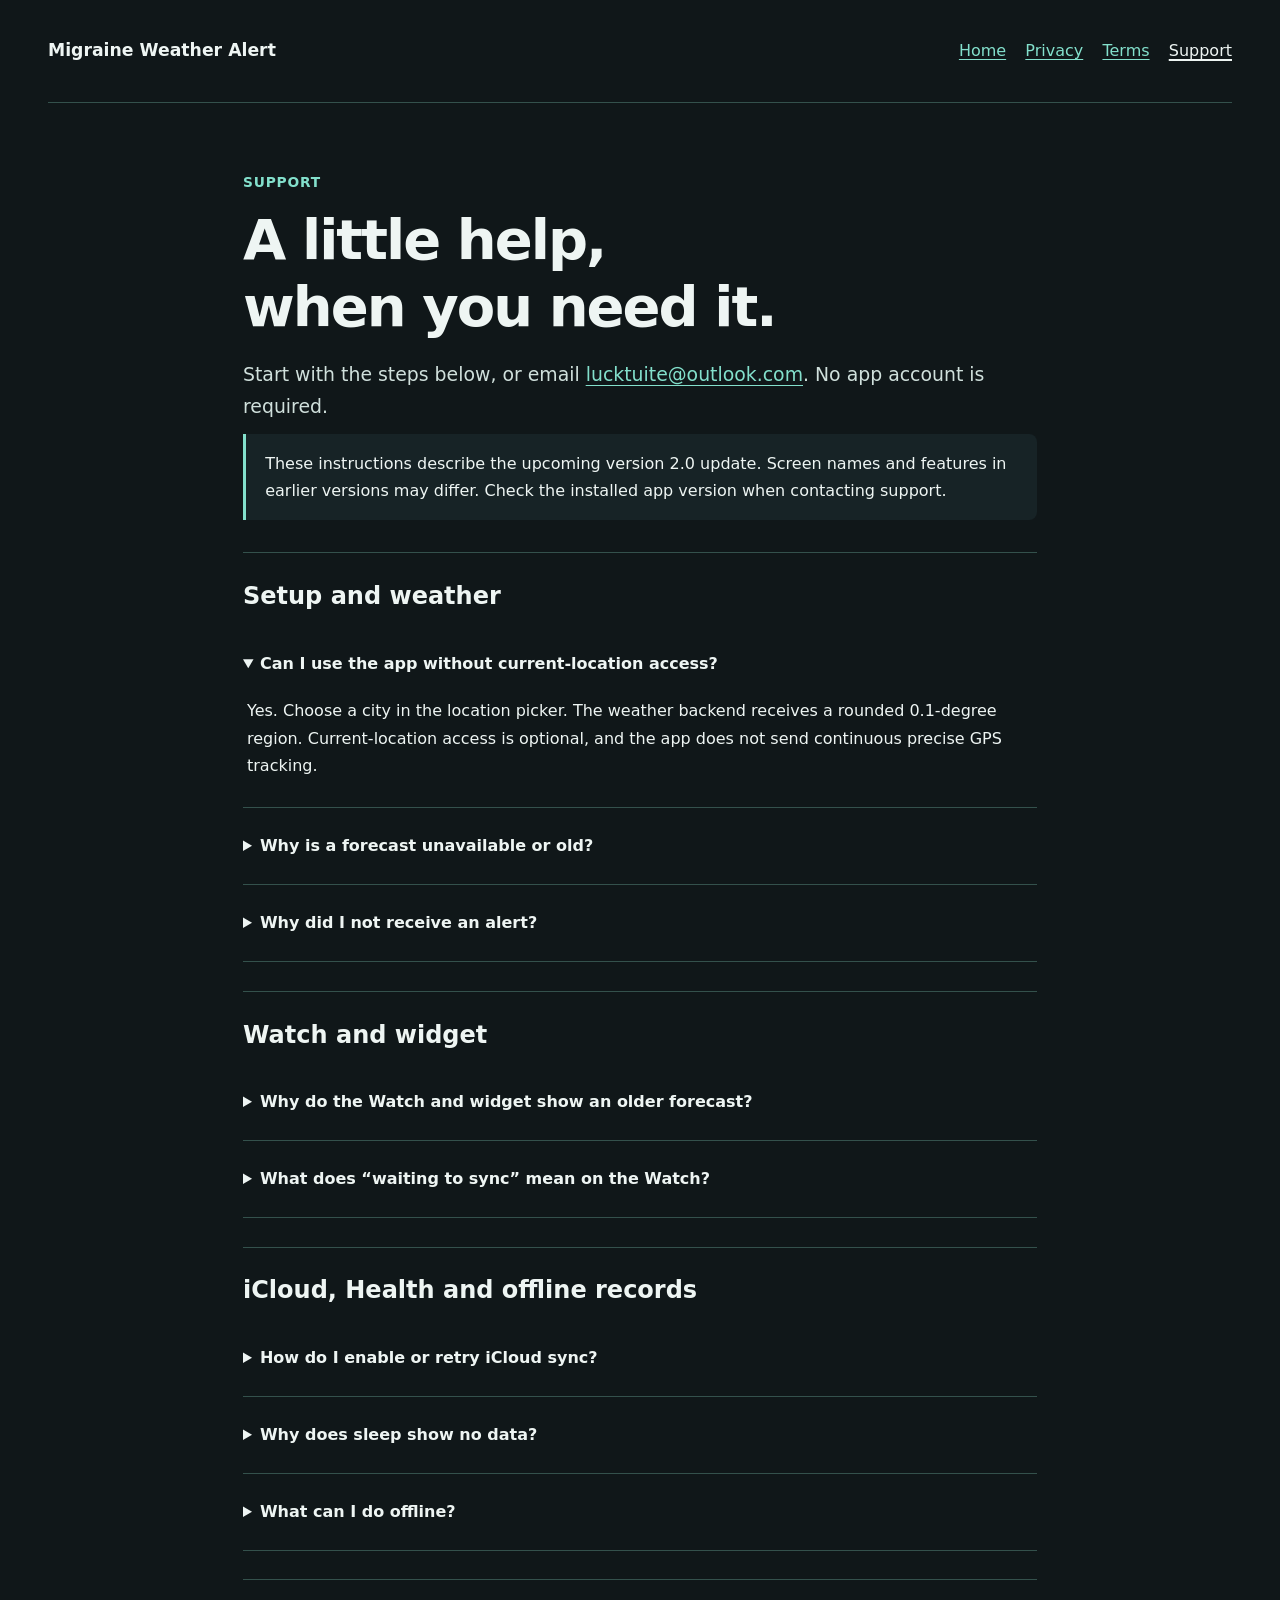
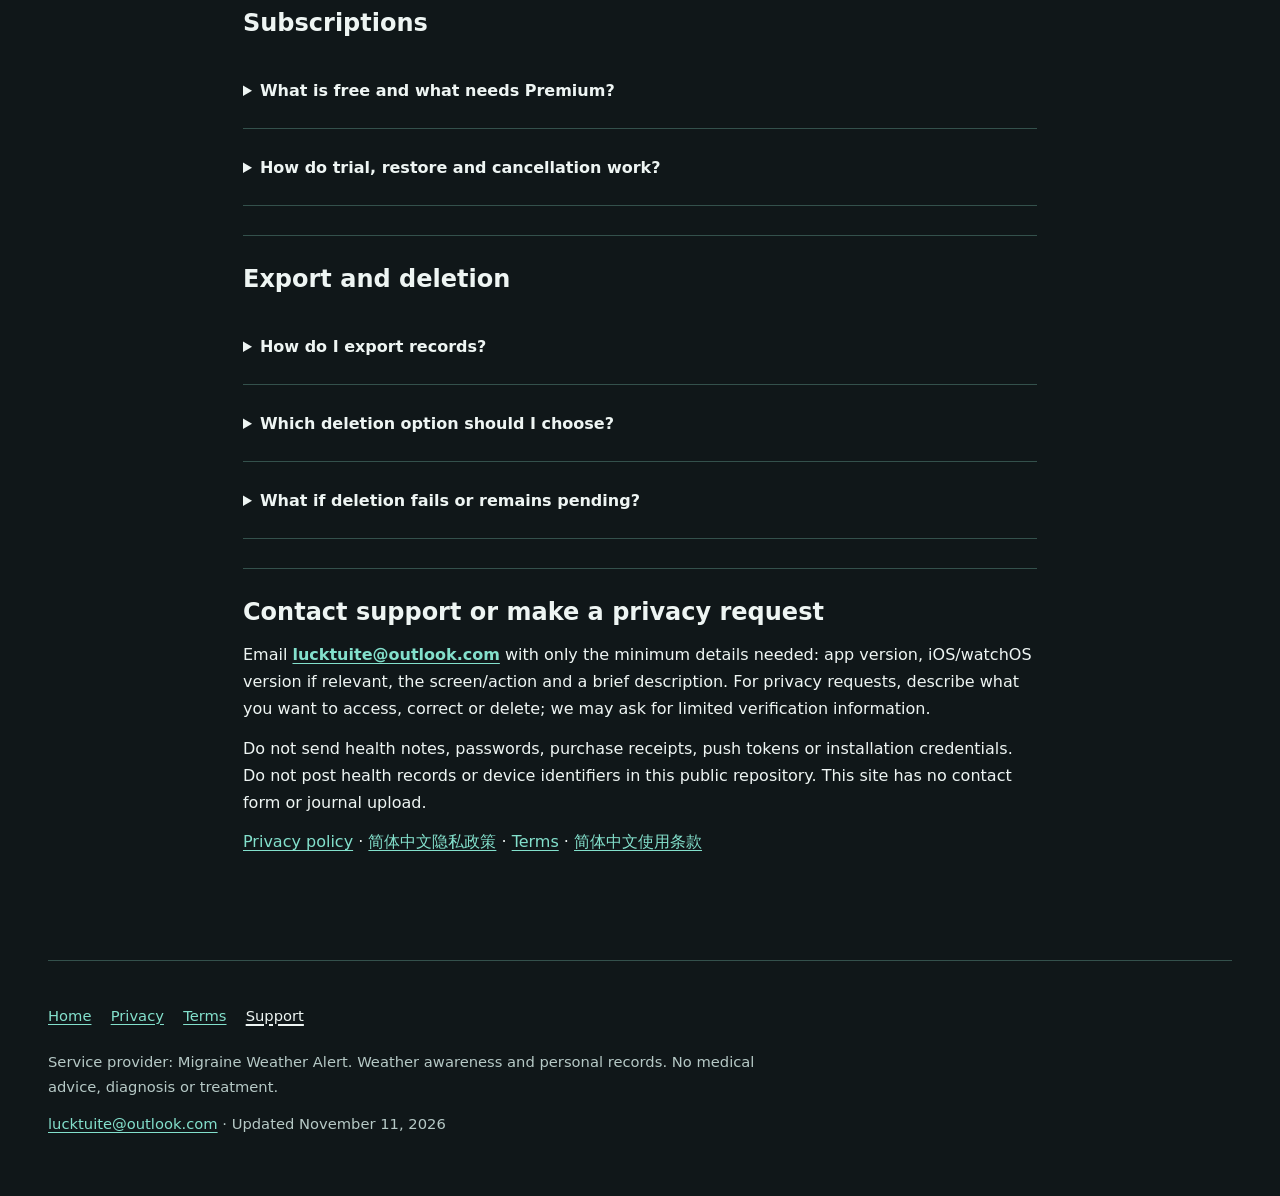
==== support.html @ e0b6ccc8 "Publish v2 privacy, terms and support pages" ====
<!doctype html>
<html lang="en">
<head>
<meta charset="utf-8">
<meta name="viewport" content="width=device-width, initial-scale=1">
<meta name="description" content="Setup, forecast and notification help, Watch queues, optional iCloud and Apple Health, subscriptions and deletion retries.">
<meta name="theme-color" content="#101719">
<title>Support | Migraine Weather Alert</title>
<link rel="canonical" href="https://nporter-codes.github.io/migraine-weather-alert-policies/support.html">

<link rel="stylesheet" href="styles.css">
</head>
<body>
<a class="skip" href="#main">Skip to content</a>
<div class="container">
<div class="top"><a class="brand" href="index.html">Migraine Weather Alert</a><nav class="nav" aria-label="Main navigation"><a href="index.html">Home</a><a href="privacy.html">Privacy</a><a href="terms.html">Terms</a><a href="support.html" aria-current="page">Support</a></nav></div>
<main id="main"><header><p class="eyebrow">Support</p><h1>A little help, when you need it.</h1><p class="lede">Start with the steps below, or email <a href="mailto:lucktuite@outlook.com">lucktuite@outlook.com</a>. No app account is required.</p><p class="note">These instructions describe the upcoming version 2.0 update. Screen names and features in earlier versions may differ. Check the installed app version when contacting support.</p></header>
<section><h2>Setup and weather</h2>
<details open><summary>Can I use the app without current-location access?</summary><p>Yes. Choose a city in the location picker. The weather backend receives a rounded 0.1-degree region. Current-location access is optional, and the app does not send continuous precise GPS tracking.</p></details>
<details><summary>Why is a forecast unavailable or old?</summary><p>Check your connection, open the iPhone app and refresh. Check the provider’s issue time and any old-forecast notice. An unavailable or old forecast is not a low-change result. You can still record symptoms offline. Premium does not fix an outage or exhausted service capacity.</p></details>
<details><summary>Why did I not receive an alert?</summary><p>Open Weather alerts and review connection status, selected region, direction, sensitivity and quiet hours. Check notification permission and Focus in iOS Settings. There may be no qualifying pressure window, a daily limit may have been reached, or delivery may be delayed. A scheduled or provider-accepted message does not guarantee device delivery.</p></details></section>
<section><h2>Watch and widget</h2>
<details><summary>Why do the Watch and widget show an older forecast?</summary><p>They use cached weather information and its update time. iOS/watchOS determine refresh opportunities; connectivity can delay updates. Open the paired iPhone app for the latest available forecast. The widget snapshot contains no journal or Health sleep records.</p></details>
<details><summary>What does “waiting to sync” mean on the Watch?</summary><p>The quick record is queued on the Watch until the paired iPhone acknowledges receipt. Keep both devices available, reconnect them and open the iPhone app. Check for the record on the phone before assuming it arrived. A waiting state is not an acknowledgement. The companion does not independently receive a separate weather push stream; iOS decides whether a notification is presented on the phone or Watch.</p></details></section>
<section><h2>iCloud, Health and offline records</h2>
<details><summary>How do I enable or retry iCloud sync?</summary><p>In Settings → Data &amp; privacy, enable iCloud sync to sync journal records through your private Apple account database. Imported Apple Health sleep is excluded. Check that your device has an available iCloud account and connection, then use Sync now. If sync fails, the app keeps local entries and reports the problem. Turning sync off stops further app sync but does not erase previously synced copies; a request already submitted may finish. Network recovery alone does not guarantee an immediate background retry.</p></details>
<details><summary>Why does sleep show no data?</summary><p>Sleep import is optional, read-only and requires Premium. Completing a permission request does not prove readable sleep data exists. Check for recorded sleep in the queried period and review the app’s access in Apple Health. Imported sleep stays on this device. Disconnect sleep to clear the current imported display; original Apple Health records remain in Health.</p></details>
<details><summary>What can I do offline?</summary><p>You can create local journal records. Forecasts may be cached or unavailable, Watch records can remain queued, and iCloud, cloud deletion, notifications and purchase/restore checks can require a connection. Read the status shown in the app and retry the relevant action when online.</p></details></section>
<section><h2>Subscriptions</h2>
<details><summary>What is free and what needs Premium?</summary><p>Free features include the 48-hour pressure forecast, basic pressure reminders, quick records, recent 30-day journal browsing, export of all raw records as CSV and deletion. Premium adds the seven-day daily outlook, personal comparisons, full history browsing, PDF reports and optional Apple Health sleep import. Ending Premium does not delete older records.</p></details>
<details><summary>How do trial, restore and cancellation work?</summary><p>Monthly and annual plans unlock the same features. Only the annual plan may offer one calendar month free, subject to Apple-confirmed eligibility and offer availability. The monthly plan has no trial. The Apple purchase sheet shows the actual regional price and terms. Use Restore purchases in Premium with the original Apple account; review the result shown. Manage or cancel in iPhone Settings → your name → Subscriptions. Deleting app data or uninstalling does not cancel. See <a href="https://support.apple.com/118428">Apple’s cancellation help</a>, <a href="https://support.apple.com/118223">refund help</a> and our <a href="terms.html">terms</a>.</p></details></section>
<section><h2>Export and deletion</h2>
<details><summary>How do I export records?</summary><p>Open Settings → Data &amp; privacy → Export my records. Complete raw CSV export does not require Premium. PDF reports require Premium. Choose where to save or share the file; copies you save outside the app are controlled separately.</p></details>
<details><summary>Which deletion option should I choose?</summary><p>In Data &amp; privacy, device-and-selected-iCloud deletion removes the app data on this device and the selected current cloud journal where applicable. Older, unselected iCloud copies are retained and blocked from reimport on that device. Device-and-all-iCloud-copies deletion also requests removal of older app cloud copies. Read the confirmation and export anything you want to keep first.</p><p>Deletion also requests applicable backend deregistration and Firebase token/installation cleanup. A minimal backend replay-protection marker remains for 30 days; bounded maintenance and provider backup processes can extend physical removal. See the <a href="privacy.html">privacy policy</a>.</p></details>
<details><summary>What if deletion fails or remains pending?</summary><p>Keep the app installed so the saved request and credentials remain available. Reconnect and retry from Data &amp; privacy. The app retains the request’s scope for retry. Do not treat a pending state or uninstall as confirmation of cloud deletion. Contact support if retry still fails, without sending journal contents or credentials. Apple Health source records, your subscription and exported copies are separate.</p></details></section>
<section><h2>Contact support or make a privacy request</h2><p>Email <a class="contact" href="mailto:lucktuite@outlook.com">lucktuite@outlook.com</a> with only the minimum details needed: app version, iOS/watchOS version if relevant, the screen/action and a brief description. For privacy requests, describe what you want to access, correct or delete; we may ask for limited verification information.</p><p>Do not send health notes, passwords, purchase receipts, push tokens or installation credentials. Do not post health records or device identifiers in this public repository. This site has no contact form or journal upload.</p><p><a href="privacy.html">Privacy policy</a> · <a href="privacy-zh.html" lang="zh-Hans">简体中文隐私政策</a> · <a href="terms.html">Terms</a> · <a href="terms-zh.html" lang="zh-Hans">简体中文使用条款</a></p></section>
</main>
<footer><nav class="nav" aria-label="Footer navigation"><a href="index.html">Home</a><a href="privacy.html">Privacy</a><a href="terms.html">Terms</a><a href="support.html" aria-current="page">Support</a></nav><p>Service provider: Migraine Weather Alert. Weather awareness and personal records. No medical advice, diagnosis or treatment.</p><p><a href="mailto:lucktuite@outlook.com">lucktuite@outlook.com</a> · Updated November 11, 2026</p></footer>
</div>
</body>
</html>
---- styles.css ----
:root{color-scheme:dark;--bg:#101719;--panel:#172326;--text:#eef5f3;--muted:#b6c9c6;--accent:#83e0cc;--line:#34514c;--focus:#f4d590;font-family:ui-sans-serif,system-ui,-apple-system,BlinkMacSystemFont,"Segoe UI",sans-serif;line-height:1.7;background:var(--bg);color:var(--text)}
*{box-sizing:border-box}body{margin:0}a{color:var(--accent);text-underline-offset:.2em;overflow-wrap:anywhere}a:hover{text-decoration-thickness:.15em}a:focus-visible,summary:focus-visible{outline:3px solid var(--focus);outline-offset:5px;border-radius:3px}.skip{position:absolute;left:1rem;top:-8rem;padding:.7rem 1rem;background:var(--text);color:var(--bg);z-index:2}.skip:focus{top:1rem}.container{width:min(100% - 2.5rem,74rem);margin-inline:auto}.top{display:flex;gap:1.5rem;align-items:center;justify-content:space-between;flex-wrap:wrap;padding-block:1.8rem;border-bottom:1px solid var(--line)}.brand{font-weight:750;color:var(--text);text-decoration:none;font-size:1.08rem}.nav{display:flex;flex-wrap:wrap;gap:.3rem 1.2rem}.nav a{display:inline-flex;align-items:center;min-height:44px}.nav [aria-current=page]{color:var(--text);text-decoration-thickness:2px}main{max-width:78ch;margin-inline:auto;padding-block:3.5rem 4rem}h1,h2,h3{line-height:1.2;text-wrap:balance}h1{font-size:clamp(2.2rem,6vw,3.5rem);letter-spacing:-.035em;margin:.4rem 0 1.1rem}h2{font-size:1.5rem;margin:0 0 .9rem}h3{font-size:1.15rem;margin:1.4rem 0 .6rem}.eyebrow{color:var(--accent);font-weight:650;font-size:.86rem;letter-spacing:.06em;text-transform:uppercase}.lede{font-size:1.18rem;color:#d0e0dc}.meta,.muted,footer{color:var(--muted)}section{padding-block:1.8rem;border-top:1px solid var(--line)}header+section{margin-top:2rem}p{margin:.75rem 0}ul,ol{padding-left:1.5rem}li{margin:.55rem 0}.note{padding:1rem 1.2rem;border-left:3px solid var(--accent);background:var(--panel);border-radius:0 .5rem .5rem 0}.cards{display:grid;grid-template-columns:repeat(auto-fit,minmax(min(100%,15rem),1fr));gap:1rem}.card{background:var(--panel);border:1px solid var(--line);border-radius:.8rem;padding:1.3rem}.card h2{font-size:1.25rem}.card a{display:inline-flex;align-items:center;min-height:44px}details{padding:1rem 0;border-bottom:1px solid var(--line)}summary{font-weight:650;cursor:pointer;min-height:44px;align-content:center}details p{padding-left:.25rem}footer{padding-block:2rem 3rem;border-top:1px solid var(--line);font-size:.92rem}footer p{max-width:78ch}.language{margin-top:1.5rem}.contact{font-weight:650}strong{color:var(--text)}@media(max-width:38rem){.container{width:calc(100% - 2rem)}.top{gap:.8rem;padding-block:1rem}.nav{gap:.1rem 1rem}main{padding-top:2.3rem}section{padding-block:1.5rem}}@media(prefers-reduced-motion:no-preference){a{transition:color .15s ease}}@media print{:root{color-scheme:light;background:#fff;color:#111}body{font-size:11pt}.container{width:100%;max-width:none}main{padding:1rem 0;max-width:none}.top,.skip,footer .nav{display:none}a{color:#134d42}.note,.card{background:none;border:1px solid #888}h1,h2,h3,strong{color:#111}.meta,.muted,footer,.lede{color:#333}section{break-inside:avoid;border-color:#bbb}}
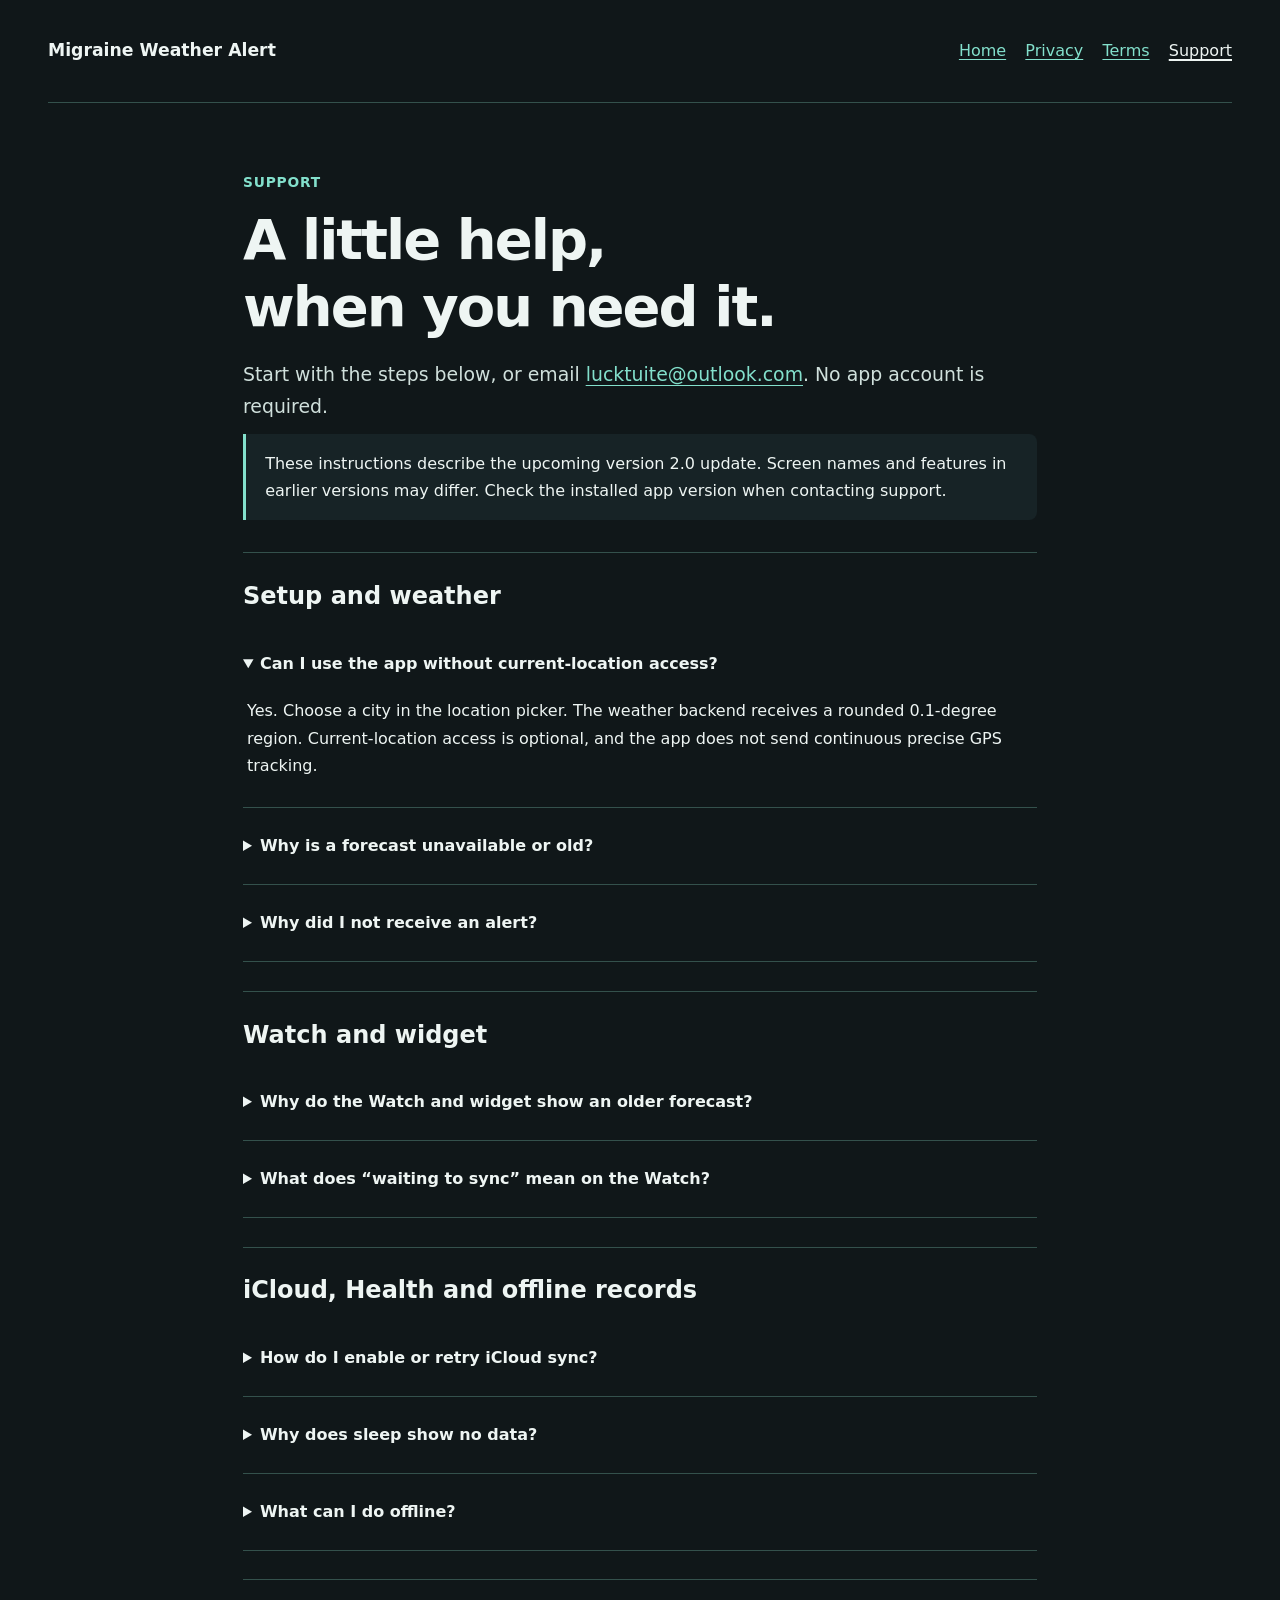
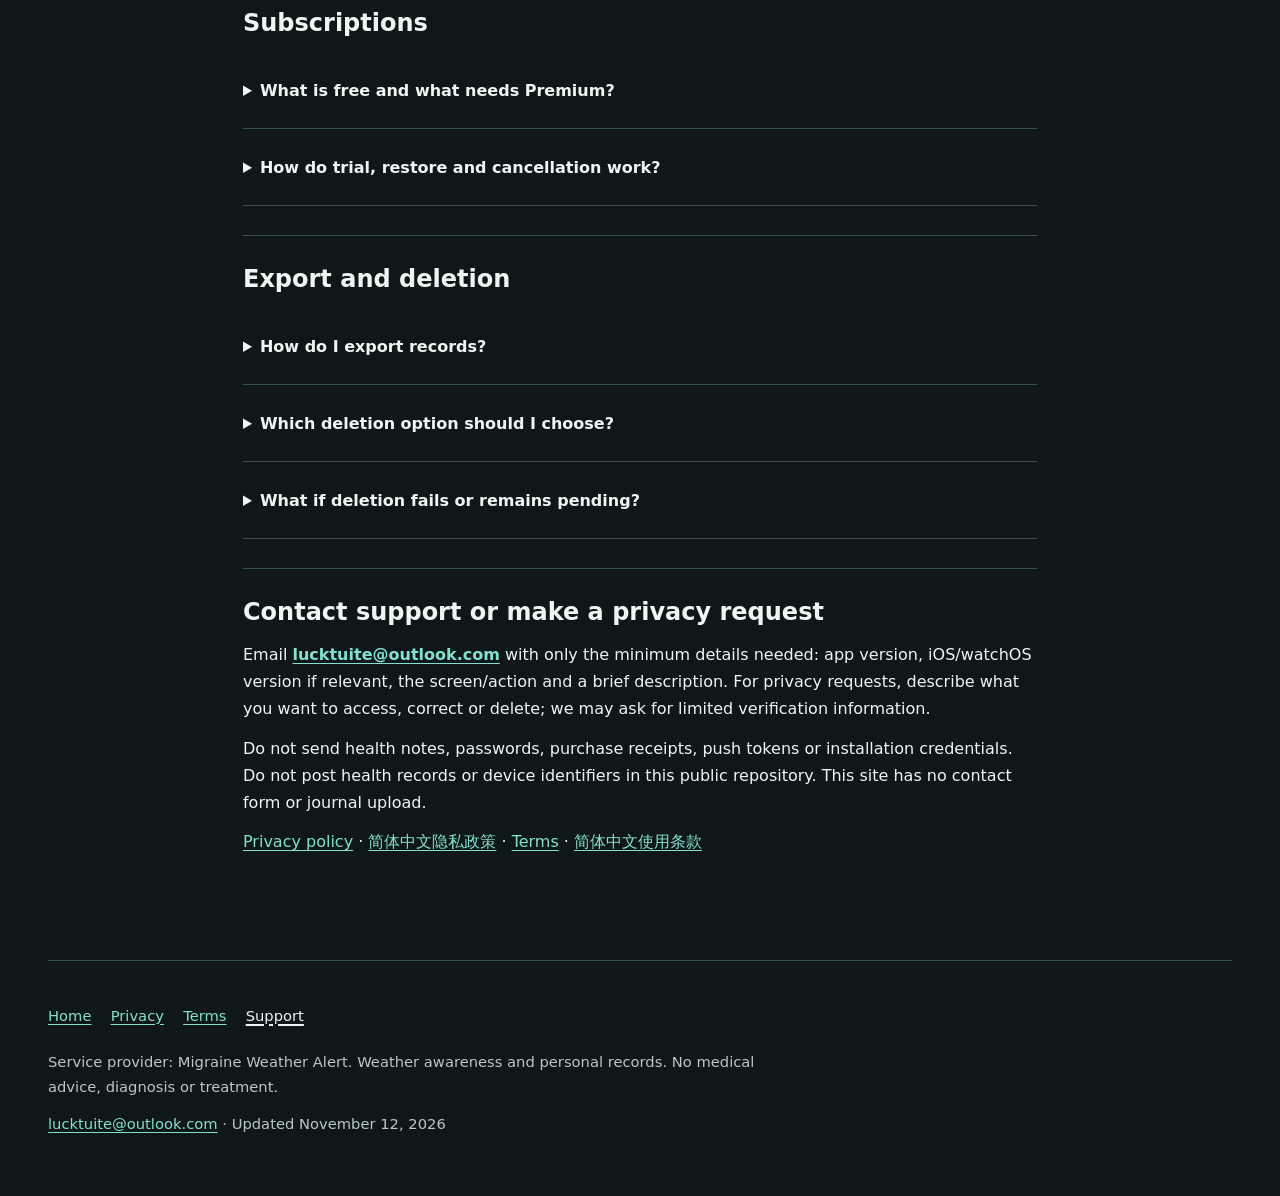
==== commit e89238c9: "Align monthly 3-day and annual 7-day introductory trials" ====
--- a/support.html
+++ b/support.html
@@ -28,14 +28,14 @@
 <details><summary>What can I do offline?</summary><p>You can create local journal records. Forecasts may be cached or unavailable, Watch records can remain queued, and iCloud, cloud deletion, notifications and purchase/restore checks can require a connection. Read the status shown in the app and retry the relevant action when online.</p></details></section>
 <section><h2>Subscriptions</h2>
 <details><summary>What is free and what needs Premium?</summary><p>Free features include the 48-hour pressure forecast, basic pressure reminders, quick records, recent 30-day journal browsing, export of all raw records as CSV and deletion. Premium adds the seven-day daily outlook, personal comparisons, full history browsing, PDF reports and optional Apple Health sleep import. Ending Premium does not delete older records.</p></details>
-<details><summary>How do trial, restore and cancellation work?</summary><p>Monthly and annual plans unlock the same features. Only the annual plan may offer one calendar month free, subject to Apple-confirmed eligibility and offer availability. The monthly plan has no trial. The Apple purchase sheet shows the actual regional price and terms. Use Restore purchases in Premium with the original Apple account; review the result shown. Manage or cancel in iPhone Settings → your name → Subscriptions. Deleting app data or uninstalling does not cancel. See <a href="https://support.apple.com/118428">Apple’s cancellation help</a>, <a href="https://support.apple.com/118223">refund help</a> and our <a href="terms.html">terms</a>.</p></details></section>
+<details><summary>How do trial, restore and cancellation work?</summary><p>Monthly and annual plans unlock the same features. The monthly plan may offer a three-day free trial and the annual plan a seven-day free trial, subject to Apple-confirmed eligibility and offer availability. Only one introductory offer is available per subscription group; trials cannot be combined. The Apple purchase sheet shows the actual regional price and terms. Use Restore purchases in Premium with the original Apple account; review the result shown. Manage or cancel in iPhone Settings → your name → Subscriptions. Deleting app data or uninstalling does not cancel. See <a href="https://support.apple.com/118428">Apple’s cancellation help</a>, <a href="https://support.apple.com/118223">refund help</a> and our <a href="terms.html">terms</a>.</p></details></section>
 <section><h2>Export and deletion</h2>
 <details><summary>How do I export records?</summary><p>Open Settings → Data &amp; privacy → Export my records. Complete raw CSV export does not require Premium. PDF reports require Premium. Choose where to save or share the file; copies you save outside the app are controlled separately.</p></details>
 <details><summary>Which deletion option should I choose?</summary><p>In Data &amp; privacy, device-and-selected-iCloud deletion removes the app data on this device and the selected current cloud journal where applicable. Older, unselected iCloud copies are retained and blocked from reimport on that device. Device-and-all-iCloud-copies deletion also requests removal of older app cloud copies. Read the confirmation and export anything you want to keep first.</p><p>Deletion also requests applicable backend deregistration and Firebase token/installation cleanup. A minimal backend replay-protection marker remains for 30 days; bounded maintenance and provider backup processes can extend physical removal. See the <a href="privacy.html">privacy policy</a>.</p></details>
 <details><summary>What if deletion fails or remains pending?</summary><p>Keep the app installed so the saved request and credentials remain available. Reconnect and retry from Data &amp; privacy. The app retains the request’s scope for retry. Do not treat a pending state or uninstall as confirmation of cloud deletion. Contact support if retry still fails, without sending journal contents or credentials. Apple Health source records, your subscription and exported copies are separate.</p></details></section>
 <section><h2>Contact support or make a privacy request</h2><p>Email <a class="contact" href="mailto:lucktuite@outlook.com">lucktuite@outlook.com</a> with only the minimum details needed: app version, iOS/watchOS version if relevant, the screen/action and a brief description. For privacy requests, describe what you want to access, correct or delete; we may ask for limited verification information.</p><p>Do not send health notes, passwords, purchase receipts, push tokens or installation credentials. Do not post health records or device identifiers in this public repository. This site has no contact form or journal upload.</p><p><a href="privacy.html">Privacy policy</a> · <a href="privacy-zh.html" lang="zh-Hans">简体中文隐私政策</a> · <a href="terms.html">Terms</a> · <a href="terms-zh.html" lang="zh-Hans">简体中文使用条款</a></p></section>
 </main>
-<footer><nav class="nav" aria-label="Footer navigation"><a href="index.html">Home</a><a href="privacy.html">Privacy</a><a href="terms.html">Terms</a><a href="support.html" aria-current="page">Support</a></nav><p>Service provider: Migraine Weather Alert. Weather awareness and personal records. No medical advice, diagnosis or treatment.</p><p><a href="mailto:lucktuite@outlook.com">lucktuite@outlook.com</a> · Updated November 11, 2026</p></footer>
+<footer><nav class="nav" aria-label="Footer navigation"><a href="index.html">Home</a><a href="privacy.html">Privacy</a><a href="terms.html">Terms</a><a href="support.html" aria-current="page">Support</a></nav><p>Service provider: Migraine Weather Alert. Weather awareness and personal records. No medical advice, diagnosis or treatment.</p><p><a href="mailto:lucktuite@outlook.com">lucktuite@outlook.com</a> · Updated November 12, 2026</p></footer>
 </div>
 </body>
 </html>
